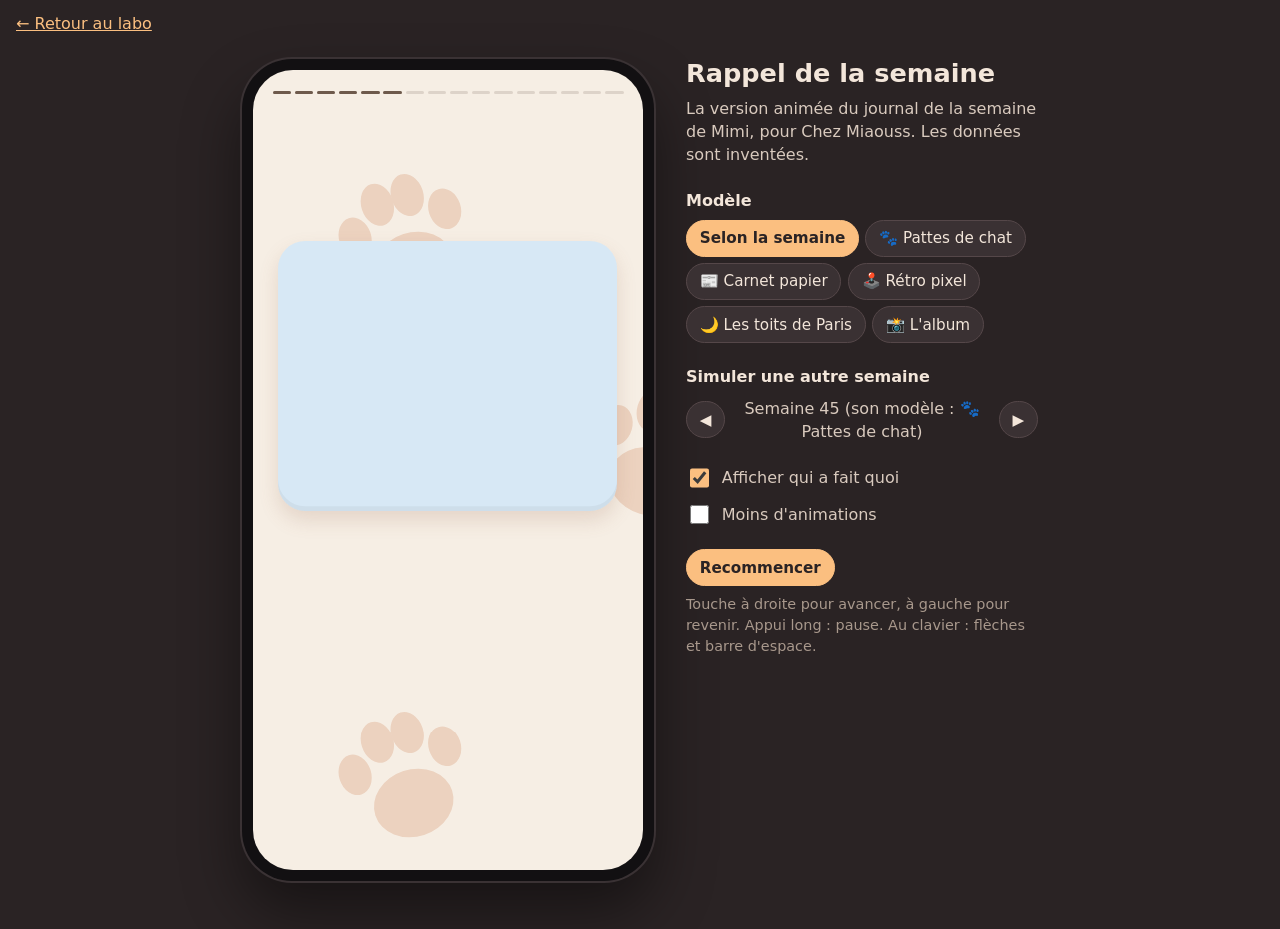
==== experiences/002-rappel-de-la-semaine/index.html @ 9f146c63 "Expérience 002 : rappel de la semaine en story animée (Chez Miaouss) Maquette de la version « story " ====
<!DOCTYPE html>
<html lang="fr">
<head>
  <meta charset="utf-8">
  <meta name="viewport" content="width=device-width, initial-scale=1, viewport-fit=cover">
  <title>Rappel de la semaine · maquette Chez Miaouss · Bidouille en ligne</title>
  <link rel="icon" href="data:image/svg+xml,<svg xmlns='http://www.w3.org/2000/svg' viewBox='0 0 100 100'><text y='.9em' font-size='90'>🐾</text></svg>">
  <link rel="stylesheet" href="rappel.css">
</head>
<body class="rs-page">
  <a class="rs-retour" href="../../">← Retour au labo</a>

  <main class="rs-maquette">
    <div class="rs-telephone">
      <div class="rs-scene" id="scene" tabindex="0" aria-roledescription="story" aria-label="Le journal de la semaine de Mimi"></div>
    </div>

    <aside class="rs-reglages" aria-label="Réglages de la maquette">
      <h1>Rappel de la semaine</h1>
      <p>La version animée du journal de la semaine de Mimi, pour Chez Miaouss. Les données sont inventées.</p>

      <div class="rs-groupe">
        <span class="rs-groupe-titre" id="titre-modele">Modèle</span>
        <div class="rs-choix" id="choix-modele" role="group" aria-labelledby="titre-modele"></div>
      </div>

      <div class="rs-groupe">
        <span class="rs-groupe-titre">Simuler une autre semaine</span>
        <div class="rs-semaine-choix">
          <button type="button" id="semaine-avant" aria-label="Semaine précédente">◀</button>
          <output id="semaine" aria-live="polite"></output>
          <button type="button" id="semaine-apres" aria-label="Semaine suivante">▶</button>
        </div>
      </div>

      <div class="rs-groupe">
        <label class="rs-interrupteur"><input type="checkbox" id="qui" checked> Afficher qui a fait quoi</label>
        <label class="rs-interrupteur"><input type="checkbox" id="reduit"> Moins d'animations</label>
      </div>

      <button type="button" class="rs-recommencer" id="recommencer">Recommencer</button>
      <p class="rs-aide">Touche à droite pour avancer, à gauche pour revenir. Appui long : pause. Au clavier : flèches et barre d'espace.</p>
    </aside>
  </main>

  <script src="mimi.js"></script>
  <script src="rappel.js"></script>
  <script>
    (async () => {
      const params = new URLSearchParams(location.search);
      const scene = document.getElementById("scene");
      const base = await (await fetch("semaine-exemple.json")).json();

      const etat = {
        numero: Number(params.get("semaine")) || base.semaine.numero,
        choix: params.get("modele") || "auto",            // "auto" = le modèle de la semaine
        qui: params.get("qui") !== "0",
        reduit: params.get("reduit") === "1" || matchMedia("(prefers-reduced-motion: reduce)").matches,
        vitesse: Number(params.get("vitesse")) || 1,
      };
      document.getElementById("qui").checked = etat.qui;
      document.getElementById("reduit").checked = etat.reduit;

      const modeleCourant = () => (etat.choix === "auto" ? RS.modeleDeLaSemaine(etat.numero) : etat.choix);

      // Boutons de choix du modèle
      const choix = document.getElementById("choix-modele");
      for (const id of ["auto", ...RS.ORDRE]) {
        const b = document.createElement("button");
        b.type = "button";
        b.dataset.id = id;
        b.textContent = id === "auto" ? "Selon la semaine" : `${RS.INFOS[id].emoji} ${RS.INFOS[id].nom}`;
        b.addEventListener("click", () => { etat.choix = id; lancer(); });
        choix.append(b);
      }

      let lecteur = null;
      let jeton = 0;
      async function lancer() {
        const moi = ++jeton;
        const id = modeleCourant();
        [...choix.children].forEach((b) => b.setAttribute("aria-pressed", String(b.dataset.id === etat.choix)));
        const infos = RS.INFOS[RS.modeleDeLaSemaine(etat.numero)];
        document.getElementById("semaine").textContent = `Semaine ${etat.numero} (son modèle : ${infos.emoji} ${infos.nom})`;
        await RS.chargerModele(id);
        if (moi !== jeton) return;
        lecteur?.detruire();
        lecteur = new RS.Lecteur(scene, {
          donnees: RS.semaineSimulee(base, etat.numero),
          modeleId: id,
          quiFaitQuoi: etat.qui,
          reduit: etat.reduit,
          vitesse: etat.vitesse,
        });
        window.lecteur = lecteur; // pratique pour les tests
      }

      document.getElementById("semaine-avant").addEventListener("click", () => { etat.numero -= 1; lancer(); });
      document.getElementById("semaine-apres").addEventListener("click", () => { etat.numero += 1; lancer(); });
      document.getElementById("qui").addEventListener("change", (e) => { etat.qui = e.target.checked; lancer(); });
      document.getElementById("reduit").addEventListener("change", (e) => { etat.reduit = e.target.checked; lancer(); });
      document.getElementById("recommencer").addEventListener("click", lancer);

      lancer();
    })();
  </script>
</body>
</html>
---- experiences/002-rappel-de-la-semaine/rappel.css ----
/* Rappel de la semaine : base commune à tous les modèles.
   Toutes les classes sont préfixées « rs- » (règle de Chez Miaouss).
   Chaque modèle se limite à .rs-scene[data-modele="…"]. */

/* ---------- Page de la maquette ---------- */

.rs-page {
  margin: 0;
  min-height: 100vh;
  font: 400 16px/1.45 system-ui, -apple-system, "Segoe UI", Roboto, sans-serif;
  color: #d9cabe;
  background: #2a2324;
}

.rs-page a { color: #fbbf80; }
.rs-page :focus-visible { outline: 3px solid #fbbf80; outline-offset: 3px; }

.rs-retour { display: inline-block; margin: 0.75rem 1rem 0; }

.rs-maquette {
  display: grid;
  gap: 2rem;
  justify-content: center;
  align-items: start;
  padding: 1.25rem 1rem 3rem;
}

@media (min-width: 860px) {
  .rs-maquette { grid-template-columns: auto minmax(0, 22rem); padding-top: 1.5rem; }
}

/* Le téléphone */
.rs-telephone {
  width: 390px;
  height: 800px;
  padding: 11px;
  border-radius: 50px;
  background: #121012;
  box-shadow: 0 0 0 2px #3a3234, 0 30px 60px rgba(0, 0, 0, 0.45);
}

.rs-scene {
  position: relative;
  width: 100%;
  height: 100%;
  overflow: hidden;
  border-radius: 40px;
  container-type: size;
  isolation: isolate;
  user-select: none;
  -webkit-user-select: none;
  touch-action: manipulation;
  cursor: pointer;
  color: #3a2e2a;
  background: #f6eee4;
  font-family: ui-rounded, "SF Pro Rounded", "Nunito", "Quicksand", system-ui, sans-serif;
}

.rs-scene:focus-visible { outline: 3px solid #fbbf80; outline-offset: 4px; }

/* Sur un vrai téléphone : la story prend tout l'écran, les réglages sont en dessous. */
@media (max-width: 560px) {
  .rs-maquette { padding: 0 0 3rem; gap: 1.25rem; }
  .rs-retour { margin: 0.5rem 1rem; font-size: 0.9rem; }
  .rs-telephone { width: 100vw; height: 100svh; padding: 0; border-radius: 0; background: none; box-shadow: none; }
  .rs-scene { border-radius: 0; }
  .rs-reglages { padding: 0 1rem; }
}

/* Réglages de la maquette */
.rs-reglages h1 { margin: 0; font-size: 1.6rem; line-height: 1.15; color: #f3e6da; }
.rs-reglages > p { margin: 0.5rem 0 0; }
.rs-reglages .rs-aide { color: #a8988c; font-size: 0.9rem; }

.rs-groupe { margin-top: 1.4rem; }
.rs-groupe-titre { display: block; margin-bottom: 0.5rem; font-weight: 700; color: #f3e6da; }

.rs-choix { display: flex; flex-wrap: wrap; gap: 0.4rem; }

.rs-choix button, .rs-semaine-choix button, .rs-recommencer {
  font: inherit;
  font-size: 0.95rem;
  color: #f3e6da;
  background: #3a3133;
  border: 1px solid #554749;
  border-radius: 999px;
  padding: 0.4rem 0.8rem;
  cursor: pointer;
}

.rs-choix button[aria-pressed="true"] { background: #fbbf80; border-color: #fbbf80; color: #2a2324; font-weight: 700; }

.rs-semaine-choix { display: flex; align-items: center; gap: 0.6rem; }
.rs-semaine-choix output { min-width: 13rem; text-align: center; }

.rs-interrupteur { display: flex; align-items: center; gap: 0.6rem; margin-top: 0.7rem; cursor: pointer; }
.rs-interrupteur input { width: 1.2rem; height: 1.2rem; accent-color: #fbbf80; }

.rs-recommencer { margin-top: 1.4rem; background: #fbbf80; color: #2a2324; border-color: #fbbf80; font-weight: 700; }

/* ---------- La story ---------- */

.rs-decor { position: absolute; inset: 0; z-index: 0; pointer-events: none; }
.rs-ecrans { position: absolute; inset: 0; z-index: 1; }

.rs-ecran {
  position: absolute;
  inset: 0;
  overflow: hidden;
  font-size: 4.3cqw;
  line-height: 1.35;
}

.rs-ecran-contenu {
  position: absolute;
  inset: 8.5cqh 6.5cqw 33cqh;
  display: flex;
  flex-direction: column;
  gap: 2.6cqw;
}

.rs-ecran[data-narrateur="petit"] .rs-ecran-contenu { bottom: 21cqh; }

.rs-narrateur {
  position: absolute;
  left: 4cqw;
  right: 4cqw;
  bottom: 2.5cqh;
  height: 29cqh;
  display: flex;
  align-items: flex-end;
  gap: 2cqw;
}

.rs-ecran[data-narrateur="petit"] .rs-narrateur { height: 18cqh; }

.rs-mimi { flex: none; width: 34cqw; height: 100%; display: flex; align-items: flex-end; }
.rs-ecran[data-narrateur="petit"] .rs-mimi { width: 22cqw; }
.rs-mimi svg { width: 100%; height: auto; max-height: 100%; overflow: visible; }

.rs-bulle {
  position: relative;
  align-self: center;
  flex: 1;
  margin: 0 0 6cqh;
  padding: 3cqw 3.6cqw;
  font-size: 4.1cqw;
  line-height: 1.3;
  border-radius: 5cqw;
  background: #fff;
  color: #3a2e2a;
}

.rs-ecran[data-narrateur="petit"] .rs-bulle { margin-bottom: 2cqh; font-size: 3.8cqw; }

.rs-entete { display: flex; align-items: center; gap: 2.4cqw; }
.rs-picto { font-size: 7.5cqw; line-height: 1; }
.rs-titre { margin: 0; font-size: 7.4cqw; line-height: 1.05; font-weight: 800; }

.rs-corps { display: flex; flex-direction: column; gap: 2.6cqw; min-height: 0; }

.rs-chiffre {
  margin: 0;
  font-size: 21cqw;
  line-height: 0.95;
  font-weight: 800;
  font-variant-numeric: tabular-nums;
  letter-spacing: -0.02em;
  white-space: nowrap;
}

.rs-chiffre.rs-moyen { font-size: 15cqw; }
.rs-unite { font-size: 0.42em; margin-left: 0.12em; letter-spacing: 0; }
.rs-legende { margin: 0; font-size: 4.4cqw; }

.rs-sur-titre { margin: 0; font-size: 5cqw; font-weight: 700; opacity: 0.75; }
.rs-grand-titre { margin: 0; font-size: 12cqw; line-height: 1; font-weight: 800; }

.rs-liste { list-style: none; margin: 0; padding: 0; display: grid; gap: 1.8cqw; }
.rs-ligne { display: flex; align-items: baseline; gap: 2cqw; }
.rs-ligne .rs-ligne-picto { flex: none; }

.rs-jauge { position: relative; height: 3.4cqw; border-radius: 99px; overflow: hidden; background: rgba(0, 0, 0, 0.1); }
.rs-jauge > span { position: absolute; inset: 0; transform-origin: left; transform: scaleX(var(--rs-part, 0)); border-radius: inherit; background: var(--rs-accent, #f4a894); }

.rs-barres li { display: grid; grid-template-columns: 22cqw 1fr auto; align-items: center; gap: 2cqw; font-size: 3.9cqw; }
.rs-barres .rs-barre { height: 3.2cqw; border-radius: 99px; transform-origin: left; transform: scaleX(var(--rs-part, 0)); background: var(--rs-accent, #f4a894); }

.rs-duo { display: grid; grid-template-columns: 1fr 1fr; gap: 2cqw; list-style: none; margin: 0; padding: 0; }
.rs-duo li { padding: 2cqw 3cqw; border-radius: 3.5cqw; background: rgba(255, 255, 255, 0.6); font-size: 3.8cqw; }
.rs-duo b { display: block; font-size: 6.5cqw; line-height: 1.1; }

.rs-tampon {
  align-self: flex-start;
  margin: 1cqw 0 0;
  padding: 1.2cqw 3.4cqw;
  font-size: 6.5cqw;
  font-weight: 900;
  text-transform: uppercase;
  letter-spacing: 0.04em;
  border: 0.9cqw solid currentColor;
  border-radius: 2cqw;
  transform: rotate(-7deg);
}

.rs-semaine { list-style: none; margin: 0; padding: 0; display: grid; gap: 1.2cqw; }
.rs-semaine li { display: grid; grid-template-columns: 15cqw 1fr; align-items: baseline; gap: 2cqw; font-size: 3.9cqw; padding: 1.3cqw 2.4cqw; border-radius: 3cqw; }
.rs-semaine .rs-jour { font-weight: 800; }
.rs-semaine .rs-vide { opacity: 0.45; }

.rs-meteo { list-style: none; margin: 0; padding: 0; display: grid; grid-template-columns: repeat(7, 1fr); gap: 1.2cqw; text-align: center; }
.rs-meteo li { display: grid; gap: 1cqw; padding: 2.4cqw 0.5cqw; border-radius: 3.5cqw; font-size: 3.3cqw; }
.rs-meteo .rs-meteo-icone { font-size: 7cqw; line-height: 1.1; }
.rs-meteo b { font-size: 4cqw; }

.rs-photos { list-style: none; margin: 0; padding: 0; display: grid; grid-template-columns: repeat(3, 1fr); gap: 2.4cqw; }
.rs-photos li { position: relative; aspect-ratio: 1; display: grid; place-items: center; border-radius: 3cqw; background: var(--rs-teinte, #fbdcc4); overflow: hidden; }
.rs-photos .rs-photo-dessin { font-size: 10cqw; }
.rs-photos .rs-photo-legende { position: absolute; left: 0; right: 0; bottom: 0; padding: 0.8cqw 1cqw; font-size: 2.6cqw; line-height: 1.15; text-align: center; background: rgba(255, 255, 255, 0.75); }

.rs-vinyle {
  position: relative;
  flex: none;
  width: 24cqw;
  aspect-ratio: 1;
  border-radius: 50%;
  background: repeating-radial-gradient(circle, #1d1a1f 0 1.2cqw, #2b272e 1.2cqw 1.6cqw);
  box-shadow: 0 1cqw 3cqw rgba(0, 0, 0, 0.3);
}
.rs-vinyle::after { content: ""; position: absolute; inset: 35%; border-radius: 50%; background: var(--rs-accent, #f4a894); box-shadow: 0 0 0 1cqw rgba(0, 0, 0, 0.2) inset; }
.rs-morceau { display: flex; align-items: center; gap: 4cqw; }
.rs-morceau-titre { margin: 0; font-size: 5.6cqw; font-weight: 800; line-height: 1.1; }
.rs-morceau-artiste { margin: 0.6cqw 0 0; font-size: 4cqw; opacity: 0.8; }

.rs-citation { margin: 0; font-size: 6.4cqw; line-height: 1.25; font-weight: 700; }

.rs-boutons { display: flex; gap: 3cqw; margin-top: 2cqw; }
.rs-boutons button {
  font: inherit;
  font-size: 4.4cqw;
  font-weight: 800;
  padding: 2.4cqw 5cqw;
  border: 0;
  border-radius: 99px;
  cursor: pointer;
  color: #fff;
  background: #3a2e2a;
}
.rs-boutons button + button { color: inherit; background: rgba(255, 255, 255, 0.7); }

/* Barres de progression */
.rs-progression {
  position: absolute;
  z-index: 3;
  top: 2.6cqh;
  left: 5cqw;
  right: 5cqw;
  display: flex;
  gap: 1cqw;
  pointer-events: none;
}
.rs-progression span { flex: 1; height: max(3px, 0.9cqw); border-radius: 99px; overflow: hidden; background: var(--rs-progression-fond, rgba(58, 46, 42, 0.18)); }
.rs-progression i { display: block; height: 100%; transform-origin: left; transform: scaleX(0); background: var(--rs-progression, #3a2e2a); }

.rs-pause-signe {
  position: absolute;
  z-index: 4;
  top: 5.5cqh;
  right: 5cqw;
  padding: 1cqw 2.6cqw;
  font-size: 3.4cqw;
  font-weight: 700;
  border-radius: 99px;
  color: #fff;
  background: rgba(0, 0, 0, 0.45);
  opacity: 0;
  transition: opacity 0.15s;
  pointer-events: none;
}
.rs-scene.rs-en-pause .rs-pause-signe { opacity: 1; }

/* Story refermée */
.rs-fermee { position: absolute; inset: 0; z-index: 5; display: grid; place-content: center; gap: 4cqw; text-align: center; padding: 8cqw; background: #f6eee4; color: #3a2e2a; }
.rs-fermee p { margin: 0; font-size: 5cqw; }
.rs-fermee button { justify-self: center; font: inherit; font-size: 4.6cqw; font-weight: 800; padding: 3cqw 6cqw; border: 0; border-radius: 99px; background: #3a2e2a; color: #fff; cursor: pointer; }

/* ---------- Mimi s'anime ---------- */

.rs-mimi-queue { transform-box: view-box; transform-origin: 132px 192px; animation: rs-queue 2.8s ease-in-out infinite alternate; }
.rs-mimi-yeux { transform-box: view-box; transform-origin: 100px 84px; animation: rs-cligne 4.6s infinite; }
.rs-mimi-oreille { transform-box: view-box; transform-origin: 72px 60px; animation: rs-oreille 6.5s infinite; }
.rs-mimi-zzz { animation: rs-zzz 2.4s ease-in-out infinite; }

@keyframes rs-queue { from { transform: rotate(-6deg); } to { transform: rotate(9deg); } }
@keyframes rs-cligne { 0%, 93%, 100% { transform: scaleY(1); } 96% { transform: scaleY(0.08); } }
@keyframes rs-oreille { 0%, 86%, 100% { transform: rotate(0); } 89% { transform: rotate(-12deg); } 92% { transform: rotate(4deg); } }
@keyframes rs-zzz { 0%, 100% { transform: translateY(0); opacity: 0.9; } 50% { transform: translateY(-6px); opacity: 0.5; } }

/* Moins d'animations : tout ce qui bouge en boucle s'arrête. */
.rs-scene.rs-reduit *, .rs-scene.rs-reduit *::before, .rs-scene.rs-reduit *::after { animation: none !important; }
@media (prefers-reduced-motion: reduce) {
  .rs-scene *, .rs-scene *::before, .rs-scene *::after { animation: none !important; }
}
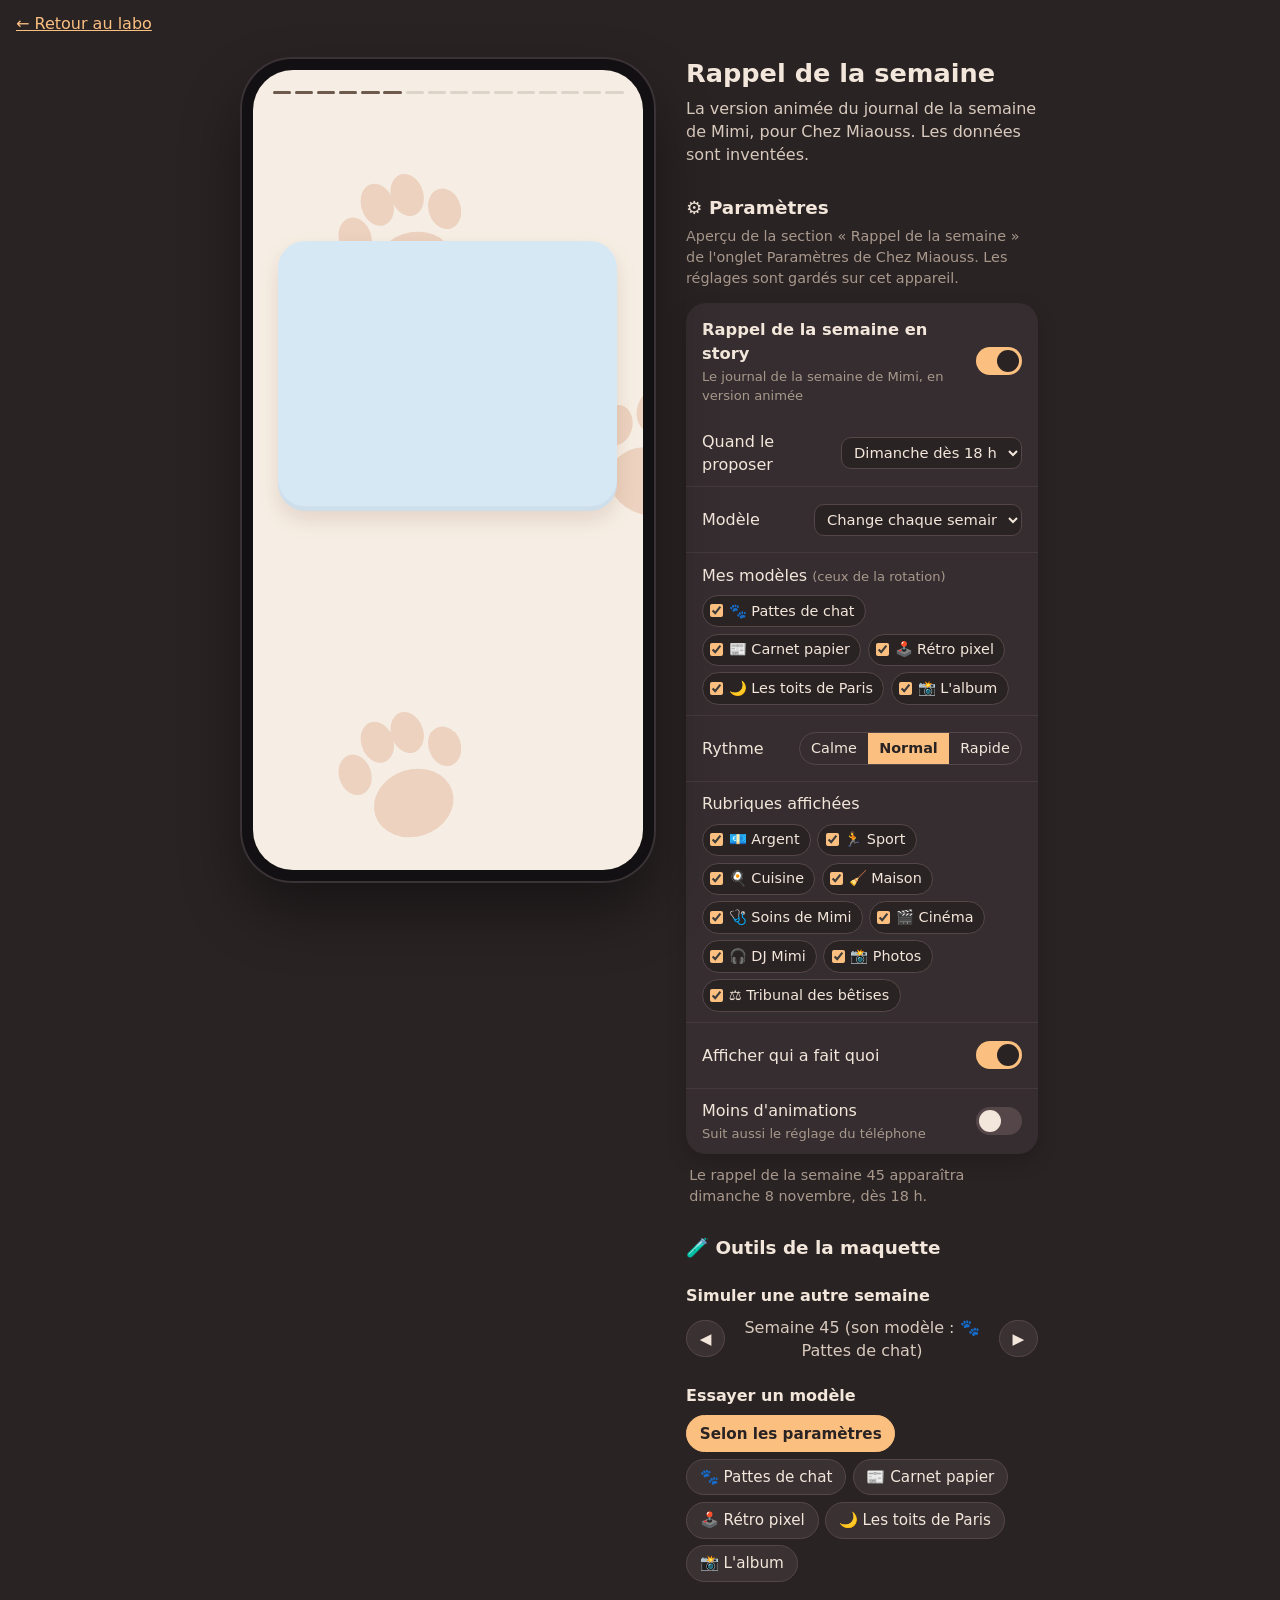
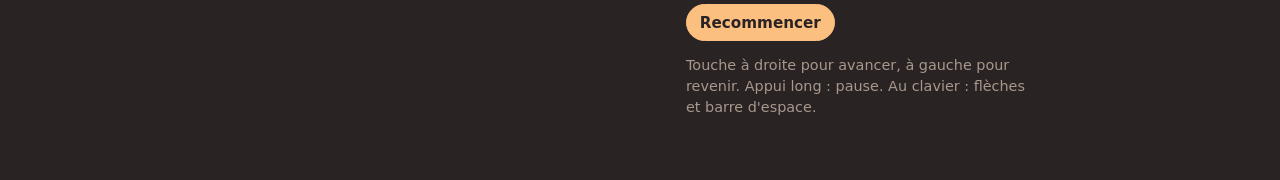
==== commit 102c13d7: "Rappel de la semaine : réglages dans l'onglet Paramètres - Interrupteur principal : rappel désactivé" ====
--- a/experiences/002-rappel-de-la-semaine/index.html
+++ b/experiences/002-rappel-de-la-semaine/index.html
@@ -15,31 +15,85 @@
       <div class="rs-scene" id="scene" tabindex="0" aria-roledescription="story" aria-label="Le journal de la semaine de Mimi"></div>
     </div>
 
-    <aside class="rs-reglages" aria-label="Réglages de la maquette">
+    <aside class="rs-reglages" aria-label="Réglages">
       <h1>Rappel de la semaine</h1>
       <p>La version animée du journal de la semaine de Mimi, pour Chez Miaouss. Les données sont inventées.</p>
 
-      <div class="rs-groupe">
-        <span class="rs-groupe-titre" id="titre-modele">Modèle</span>
-        <div class="rs-choix" id="choix-modele" role="group" aria-labelledby="titre-modele"></div>
-      </div>
-
-      <div class="rs-groupe">
-        <span class="rs-groupe-titre">Simuler une autre semaine</span>
-        <div class="rs-semaine-choix">
-          <button type="button" id="semaine-avant" aria-label="Semaine précédente">◀</button>
-          <output id="semaine" aria-live="polite"></output>
-          <button type="button" id="semaine-apres" aria-label="Semaine suivante">▶</button>
+      <!-- Aperçu de la section qui ira dans l'onglet Paramètres de l'appli -->
+      <section class="rs-parametres" aria-labelledby="titre-parametres">
+        <h2 id="titre-parametres">⚙️ Paramètres</h2>
+        <p class="rs-aide">Aperçu de la section « Rappel de la semaine » de l'onglet Paramètres de Chez Miaouss. Les réglages sont gardés sur cet appareil.</p>
+
+        <div class="rs-carte-param">
+          <label class="rs-ligne-param rs-principal">
+            <span><b>Rappel de la semaine en story</b><small>Le journal de la semaine de Mimi, en version animée</small></span>
+            <input type="checkbox" role="switch" id="p-actif">
+          </label>
+
+          <div class="rs-details" id="p-details">
+            <label class="rs-ligne-param">
+              <span>Quand le proposer</span>
+              <select id="p-quand">
+                <option value="dimanche">Dimanche dès 18 h</option>
+                <option value="lundi">Lundi matin</option>
+              </select>
+            </label>
+
+            <label class="rs-ligne-param">
+              <span>Modèle</span>
+              <select id="p-modele"></select>
+            </label>
+
+            <fieldset class="rs-ligne-param rs-colonne" id="p-mes-modeles">
+              <legend>Mes modèles <small>(ceux de la rotation)</small></legend>
+              <div class="rs-cases" id="p-modeles-cases"></div>
+            </fieldset>
+
+            <div class="rs-ligne-param">
+              <span id="titre-rythme">Rythme</span>
+              <div class="rs-segments" role="radiogroup" aria-labelledby="titre-rythme" id="p-rythme"></div>
+            </div>
+
+            <fieldset class="rs-ligne-param rs-colonne">
+              <legend>Rubriques affichées</legend>
+              <div class="rs-cases" id="p-rubriques"></div>
+            </fieldset>
+
+            <label class="rs-ligne-param">
+              <span>Afficher qui a fait quoi</span>
+              <input type="checkbox" role="switch" id="p-qui">
+            </label>
+
+            <label class="rs-ligne-param">
+              <span>Moins d'animations<small>Suit aussi le réglage du téléphone</small></span>
+              <input type="checkbox" role="switch" id="p-reduit">
+            </label>
+          </div>
         </div>
-      </div>
-
-      <div class="rs-groupe">
-        <label class="rs-interrupteur"><input type="checkbox" id="qui" checked> Afficher qui a fait quoi</label>
-        <label class="rs-interrupteur"><input type="checkbox" id="reduit"> Moins d'animations</label>
-      </div>
-
-      <button type="button" class="rs-recommencer" id="recommencer">Recommencer</button>
-      <p class="rs-aide">Touche à droite pour avancer, à gauche pour revenir. Appui long : pause. Au clavier : flèches et barre d'espace.</p>
+        <p class="rs-prochain" id="p-prochain" aria-live="polite"></p>
+      </section>
+
+      <!-- Ce qui ne sert qu'à la maquette -->
+      <section class="rs-outils" aria-labelledby="titre-outils">
+        <h2 id="titre-outils">🧪 Outils de la maquette</h2>
+
+        <div class="rs-groupe">
+          <span class="rs-groupe-titre">Simuler une autre semaine</span>
+          <div class="rs-semaine-choix">
+            <button type="button" id="semaine-avant" aria-label="Semaine précédente">◀</button>
+            <output id="semaine" aria-live="polite"></output>
+            <button type="button" id="semaine-apres" aria-label="Semaine suivante">▶</button>
+          </div>
+        </div>
+
+        <div class="rs-groupe">
+          <span class="rs-groupe-titre" id="titre-essai">Essayer un modèle</span>
+          <div class="rs-choix" id="choix-modele" role="group" aria-labelledby="titre-essai"></div>
+        </div>
+
+        <button type="button" class="rs-recommencer" id="recommencer">Recommencer</button>
+        <p class="rs-aide">Touche à droite pour avancer, à gauche pour revenir. Appui long : pause. Au clavier : flèches et barre d'espace.</p>
+      </section>
     </aside>
   </main>
 
@@ -47,60 +101,182 @@
   <script src="rappel.js"></script>
   <script>
     (async () => {
+      const el = (id) => document.getElementById(id);
       const params = new URLSearchParams(location.search);
-      const scene = document.getElementById("scene");
+      const scene = el("scene");
       const base = await (await fetch("semaine-exemple.json")).json();
-
-      const etat = {
+      const { esc, euros, periode, dateDe, ajouterJours } = RS.outilsTexte;
+
+      // ---------------------------------------------------------------------
+      // Les paramètres, gardés sur l'appareil (comme les préférences de l'appli)
+      // ---------------------------------------------------------------------
+      const CLE = "rs-parametres";
+      const DEFAUT = {
+        actif: true,
+        quand: "dimanche",
+        modele: "rotation",            // ou l'identifiant d'un modèle fixe
+        mesModeles: [...RS.ORDRE],
+        rythme: "normal",
+        masquees: [],
+        qui: true,
+        reduit: false,
+      };
+      let p;
+      try { p = { ...DEFAUT, ...JSON.parse(localStorage.getItem(CLE) || "{}") }; } catch (_) { p = { ...DEFAUT }; }
+      const enregistrer = () => { try { localStorage.setItem(CLE, JSON.stringify(p)); } catch (_) { /* navigation privée */ } };
+
+      // Les paramètres d'adresse servent aux tests et ne sont pas enregistrés.
+      if (params.has("qui")) p.qui = params.get("qui") !== "0";
+      if (params.has("reduit")) p.reduit = params.get("reduit") === "1";
+      if (params.has("actif")) p.actif = params.get("actif") !== "0";
+
+      const maquette = {
         numero: Number(params.get("semaine")) || base.semaine.numero,
-        choix: params.get("modele") || "auto",            // "auto" = le modèle de la semaine
-        qui: params.get("qui") !== "0",
-        reduit: params.get("reduit") === "1" || matchMedia("(prefers-reduced-motion: reduce)").matches,
+        essai: params.get("modele") || null,  // modèle forcé par les outils de la maquette
         vitesse: Number(params.get("vitesse")) || 1,
       };
-      document.getElementById("qui").checked = etat.qui;
-      document.getElementById("reduit").checked = etat.reduit;
-
-      const modeleCourant = () => (etat.choix === "auto" ? RS.modeleDeLaSemaine(etat.numero) : etat.choix);
-
-      // Boutons de choix du modèle
-      const choix = document.getElementById("choix-modele");
-      for (const id of ["auto", ...RS.ORDRE]) {
+      const systemeReduit = matchMedia("(prefers-reduced-motion: reduce)").matches;
+
+      // ---------------------------------------------------------------------
+      // Construction du panneau Paramètres
+      // ---------------------------------------------------------------------
+      const selModele = el("p-modele");
+      selModele.innerHTML = `<option value="rotation">Change chaque semaine</option>` +
+        RS.ORDRE.map((id) => `<option value="${id}">Toujours ${RS.INFOS[id].emoji} ${RS.INFOS[id].nom}</option>`).join("");
+
+      el("p-modeles-cases").innerHTML = RS.ORDRE.map((id) =>
+        `<label class="rs-case"><input type="checkbox" value="${id}"> ${RS.INFOS[id].emoji} ${RS.INFOS[id].nom}</label>`).join("");
+      el("p-rubriques").innerHTML = RS.RUBRIQUES.map(([id, nom]) =>
+        `<label class="rs-case"><input type="checkbox" value="${id}"> ${nom}</label>`).join("");
+      el("p-rythme").innerHTML = [["calme", "Calme"], ["normal", "Normal"], ["rapide", "Rapide"]].map(([v, t]) =>
+        `<label class="rs-segment"><input type="radio" name="rythme" value="${v}"><span>${t}</span></label>`).join("");
+
+      function afficherParametres() {
+        el("p-actif").checked = p.actif;
+        el("p-details").classList.toggle("rs-eteint", !p.actif);
+        el("p-details").inert = !p.actif;
+        el("p-quand").value = p.quand;
+        selModele.value = p.modele;
+        el("p-mes-modeles").disabled = p.modele !== "rotation";
+        el("p-modeles-cases").querySelectorAll("input").forEach((c) => (c.checked = p.mesModeles.includes(c.value)));
+        el("p-rubriques").querySelectorAll("input").forEach((c) => (c.checked = !p.masquees.includes(c.value)));
+        el("p-rythme").querySelectorAll("input").forEach((r) => (r.checked = r.value === p.rythme));
+        el("p-qui").checked = p.qui;
+        el("p-reduit").checked = p.reduit;
+        const fin = base.semaine.fin;
+        const jour = p.quand === "dimanche"
+          ? `${dateDe(fin).toLocaleDateString("fr-FR", { weekday: "long", day: "numeric", month: "long" })}, dès 18 h`
+          : `${dateDe(ajouterJours(fin, 1)).toLocaleDateString("fr-FR", { weekday: "long", day: "numeric", month: "long" })}, le matin`;
+        el("p-prochain").textContent = p.actif
+          ? `Le rappel de la semaine ${base.semaine.numero} apparaîtra ${jour}.`
+          : "Rappel désactivé : le journal de la semaine reste disponible dans sa version classique.";
+      }
+
+      const changer = (modif) => { modif(); enregistrer(); afficherParametres(); lancer(); };
+      el("p-actif").addEventListener("change", (e) => changer(() => (p.actif = e.target.checked)));
+      el("p-quand").addEventListener("change", (e) => changer(() => (p.quand = e.target.value)));
+      selModele.addEventListener("change", (e) => changer(() => { p.modele = e.target.value; maquette.essai = null; }));
+      el("p-modeles-cases").addEventListener("change", (e) => {
+        const coches = [...el("p-modeles-cases").querySelectorAll("input:checked")].map((c) => c.value);
+        if (!coches.length) { e.target.checked = true; return; } // il faut garder au moins un modèle
+        changer(() => { p.mesModeles = coches; maquette.essai = null; });
+      });
+      el("p-rubriques").addEventListener("change", () => changer(() => {
+        p.masquees = [...el("p-rubriques").querySelectorAll("input:not(:checked)")].map((c) => c.value);
+      }));
+      el("p-rythme").addEventListener("change", (e) => changer(() => (p.rythme = e.target.value)));
+      el("p-qui").addEventListener("change", (e) => changer(() => (p.qui = e.target.checked)));
+      el("p-reduit").addEventListener("change", (e) => changer(() => (p.reduit = e.target.checked)));
+
+      // ---------------------------------------------------------------------
+      // Outils de la maquette
+      // ---------------------------------------------------------------------
+      const choix = el("choix-modele");
+      for (const id of [null, ...RS.ORDRE]) {
         const b = document.createElement("button");
         b.type = "button";
-        b.dataset.id = id;
-        b.textContent = id === "auto" ? "Selon la semaine" : `${RS.INFOS[id].emoji} ${RS.INFOS[id].nom}`;
-        b.addEventListener("click", () => { etat.choix = id; lancer(); });
+        b.dataset.id = id ?? "";
+        b.textContent = id ? `${RS.INFOS[id].emoji} ${RS.INFOS[id].nom}` : "Selon les paramètres";
+        b.addEventListener("click", () => { maquette.essai = id; lancer(); });
         choix.append(b);
       }
-
+      el("semaine-avant").addEventListener("click", () => { maquette.numero -= 1; lancer(); });
+      el("semaine-apres").addEventListener("click", () => { maquette.numero += 1; lancer(); });
+      el("recommencer").addEventListener("click", lancer);
+
+      const modeleSelonParametres = () =>
+        p.modele === "rotation" ? RS.modeleDeLaSemaine(maquette.numero, p.mesModeles) : p.modele;
+
+      // ---------------------------------------------------------------------
+      // Rappel désactivé : le journal de la semaine classique, comme aujourd'hui
+      // ---------------------------------------------------------------------
+      function journalClassique(d) {
+        const b = d.bilan;
+        const prenom = (id) => d.foyer.personnes.find((x) => x.id === id)?.prenom ?? "";
+        const eq = b.argent?.equilibre;
+        const lignes = [
+          b.argent && ["💶 Argent", `${euros(b.argent.depense)} dépensés${eq ? (p.qui ? `, ${esc(prenom(eq.de))} doit ${euros(eq.montant)} à ${esc(prenom(eq.a))}` : `, ${euros(eq.montant)} à rééquilibrer`) : ""}`],
+          b.sport && ["🏃 Sport", `${b.sport.seances} séances sur ${b.sport.objectif}`],
+          b.cuisine && ["🍳 Cuisine", `${b.cuisine.cuisines} repas maison sur ${b.cuisine.planifies}`],
+          b.maison && ["🧹 Maison", `${b.maison.faites} tâches faites, ${b.maison.enRetard} en retard`],
+          b.soins && ["🩺 Soins de Mimi", `${b.soins.repas} repas, ${b.soins.brossages} brossages`],
+          b.cinema && ["🎬 Cinéma", b.cinema.films.map((f) => esc(f.titre)).join(", ")],
+          b.dj && ["🎧 DJ Mimi", `${b.dj.morceaux} morceaux partagés`],
+          b.photos && ["📸 Photos", `${b.photos.nombre} photos`],
+          b.tribunal && ["⚖️ Tribunal", `${b.tribunal.betises.length} bêtises`],
+          ["📅 À venir", `${d.aVenir.agenda.length} rendez-vous, ${d.aVenir.anniversaires.length} anniversaires`],
+        ].filter(Boolean);
+        return `<div class="rs-classique">
+          <p class="rs-classique-note">La story est désactivée dans Paramètres.</p>
+          <h2>📰 Le journal de la semaine</h2>
+          <p class="rs-classique-sous">Semaine ${d.semaine.numero}, ${esc(periode(d.semaine.debut, d.semaine.fin))}</p>
+          <p class="rs-classique-chiffre"><b>${d.note.valeur}/${d.note.sur}</b> ${esc(d.note.verdict)}</p>
+          <ul>${lignes.map(([t, v]) => `<li><b>${t}</b><span>${v}</span></li>`).join("")}</ul>
+          <p class="rs-classique-mot">🐾 « ${esc(d.motDeMimi)} »</p>
+        </div>`;
+      }
+
+      // ---------------------------------------------------------------------
+      // Lancement
+      // ---------------------------------------------------------------------
       let lecteur = null;
       let jeton = 0;
       async function lancer() {
         const moi = ++jeton;
-        const id = modeleCourant();
-        [...choix.children].forEach((b) => b.setAttribute("aria-pressed", String(b.dataset.id === etat.choix)));
-        const infos = RS.INFOS[RS.modeleDeLaSemaine(etat.numero)];
-        document.getElementById("semaine").textContent = `Semaine ${etat.numero} (son modèle : ${infos.emoji} ${infos.nom})`;
+        const donnees = RS.semaineSimulee(base, maquette.numero);
+        const infos = RS.INFOS[modeleSelonParametres()];
+        el("semaine").textContent = `Semaine ${maquette.numero} (son modèle : ${infos.emoji} ${infos.nom})`;
+        [...choix.children].forEach((b) => b.setAttribute("aria-pressed", String((b.dataset.id || null) === maquette.essai)));
+
+        if (!p.actif) {
+          lecteur?.detruire();
+          lecteur = window.lecteur = null;
+          scene.replaceChildren();
+          scene.removeAttribute("style");
+          scene.className = "rs-scene";
+          scene.dataset.mode = "classique";
+          delete scene.dataset.modele;
+          scene.innerHTML = journalClassique(donnees);
+          return;
+        }
+
+        const id = maquette.essai || modeleSelonParametres();
         await RS.chargerModele(id);
         if (moi !== jeton) return;
         lecteur?.detruire();
+        scene.removeAttribute("style");
         lecteur = new RS.Lecteur(scene, {
-          donnees: RS.semaineSimulee(base, etat.numero),
+          donnees,
           modeleId: id,
-          quiFaitQuoi: etat.qui,
-          reduit: etat.reduit,
-          vitesse: etat.vitesse,
+          quiFaitQuoi: p.qui,
+          reduit: p.reduit || systemeReduit,
+          vitesse: maquette.vitesse * RS.RYTHMES[p.rythme],
+          masquees: p.masquees,
         });
         window.lecteur = lecteur; // pratique pour les tests
       }
 
-      document.getElementById("semaine-avant").addEventListener("click", () => { etat.numero -= 1; lancer(); });
-      document.getElementById("semaine-apres").addEventListener("click", () => { etat.numero += 1; lancer(); });
-      document.getElementById("qui").addEventListener("change", (e) => { etat.qui = e.target.checked; lancer(); });
-      document.getElementById("reduit").addEventListener("change", (e) => { etat.reduit = e.target.checked; lancer(); });
-      document.getElementById("recommencer").addEventListener("click", lancer);
-
+      afficherParametres();
       lancer();
     })();
   </script>
--- a/experiences/002-rappel-de-la-semaine/rappel.css
+++ b/experiences/002-rappel-de-la-semaine/rappel.css
@@ -98,6 +98,122 @@
 
 .rs-recommencer { margin-top: 1.4rem; background: #fbbf80; color: #2a2324; border-color: #fbbf80; font-weight: 700; }
 
+@media (min-width: 860px) {
+  .rs-telephone { position: sticky; top: 1rem; }
+}
+
+.rs-reglages h2 { margin: 1.8rem 0 0; font-size: 1.15rem; color: #f3e6da; }
+.rs-reglages h2 + .rs-aide { margin: 0.3rem 0 0; }
+
+/* Paramètres, dans le style de l'onglet Paramètres de l'appli */
+.rs-carte-param {
+  margin-top: 0.9rem;
+  border-radius: 20px;
+  background: #352d2f;
+  box-shadow: 0 8px 20px rgba(0, 0, 0, 0.18);
+  overflow: hidden;
+}
+
+.rs-ligne-param {
+  display: flex;
+  align-items: center;
+  justify-content: space-between;
+  gap: 1rem;
+  min-height: 44px;
+  margin: 0;
+  padding: 0.65rem 1rem;
+  border: 0;
+  border-top: 1px solid #45393b;
+  color: #f3e6da;
+}
+
+.rs-ligne-param:first-child { border-top: 0; }
+.rs-ligne-param > span { display: grid; gap: 0.1rem; }
+.rs-ligne-param small { font-size: 0.82rem; color: #a8988c; }
+.rs-principal { padding-block: 0.9rem; }
+.rs-principal b { font-size: 1.02rem; }
+
+.rs-colonne { display: block; min-inline-size: 0; }
+.rs-colonne legend { float: left; width: 100%; padding: 0; margin-bottom: 0.5rem; }
+.rs-colonne .rs-cases { clear: both; }
+.rs-colonne:disabled { opacity: 0.45; }
+
+.rs-details.rs-eteint { opacity: 0.4; }
+
+.rs-ligne-param select {
+  font: inherit;
+  font-size: 0.92rem;
+  max-width: 13rem;
+  padding: 0.35rem 0.5rem;
+  color: #f3e6da;
+  background: #2a2324;
+  border: 1px solid #554749;
+  border-radius: 10px;
+}
+
+/* Interrupteurs */
+.rs-ligne-param input[role="switch"] {
+  appearance: none;
+  -webkit-appearance: none;
+  flex: none;
+  position: relative;
+  width: 46px;
+  height: 28px;
+  margin: 0;
+  border-radius: 99px;
+  background: #554749;
+  cursor: pointer;
+  transition: background 0.15s;
+}
+.rs-ligne-param input[role="switch"]::after {
+  content: "";
+  position: absolute;
+  top: 3px;
+  left: 3px;
+  width: 22px;
+  height: 22px;
+  border-radius: 50%;
+  background: #f3e6da;
+  transition: transform 0.15s;
+}
+.rs-ligne-param input[role="switch"]:checked { background: #fbbf80; }
+.rs-ligne-param input[role="switch"]:checked::after { transform: translateX(18px); background: #2a2324; }
+
+.rs-cases { display: flex; flex-wrap: wrap; gap: 0.4rem; }
+.rs-case {
+  display: inline-flex;
+  align-items: center;
+  gap: 0.35rem;
+  padding: 0.3rem 0.65rem 0.3rem 0.45rem;
+  font-size: 0.9rem;
+  border-radius: 99px;
+  background: #2a2324;
+  border: 1px solid #554749;
+  cursor: pointer;
+}
+.rs-case input { accent-color: #fbbf80; margin: 0; }
+
+.rs-segments { display: inline-flex; border: 1px solid #554749; border-radius: 99px; overflow: hidden; }
+.rs-segment input { position: absolute; opacity: 0; pointer-events: none; }
+.rs-segment span { display: block; padding: 0.3rem 0.7rem; font-size: 0.9rem; cursor: pointer; }
+.rs-segment input:checked + span { background: #fbbf80; color: #2a2324; font-weight: 700; }
+.rs-segment input:focus-visible + span { outline: 3px solid #fbbf80; outline-offset: -3px; }
+
+.rs-prochain { margin: 0.7rem 0.2rem 0; font-size: 0.9rem; color: #a8988c; }
+
+/* Rappel désactivé : le journal classique, tel qu'aujourd'hui dans l'appli */
+.rs-scene[data-mode="classique"] { cursor: auto; user-select: text; -webkit-user-select: text; overflow-y: auto; }
+.rs-classique { padding: 9cqw 6cqw 8cqw; font-size: 4cqw; }
+.rs-classique-note { margin: 0 0 4cqw; padding: 2cqw 3cqw; border-radius: 3cqw; font-size: 3.4cqw; background: #e8dff5; color: #62499b; }
+.rs-classique h2 { margin: 0; font-size: 6.4cqw; }
+.rs-classique-sous { margin: 1cqw 0 0; color: #6e5a4c; }
+.rs-classique-chiffre { margin: 4cqw 0; padding: 3cqw 4cqw; border-radius: 4cqw; background: #fbdcc4; color: #8f4a1c; }
+.rs-classique-chiffre b { font-size: 8cqw; margin-right: 2cqw; }
+.rs-classique ul { list-style: none; margin: 0; padding: 0; display: grid; gap: 2cqw; }
+.rs-classique li { display: grid; gap: 0.5cqw; padding: 2.4cqw 3.4cqw; border-radius: 4cqw; background: #fff; box-shadow: 0 1cqw 3cqw rgba(150, 100, 80, 0.12); }
+.rs-classique li span { color: #6e5a4c; }
+.rs-classique-mot { margin: 4cqw 0 0; font-style: italic; color: #6e5a4c; }
+
 /* ---------- La story ---------- */
 
 .rs-decor { position: absolute; inset: 0; z-index: 0; pointer-events: none; }
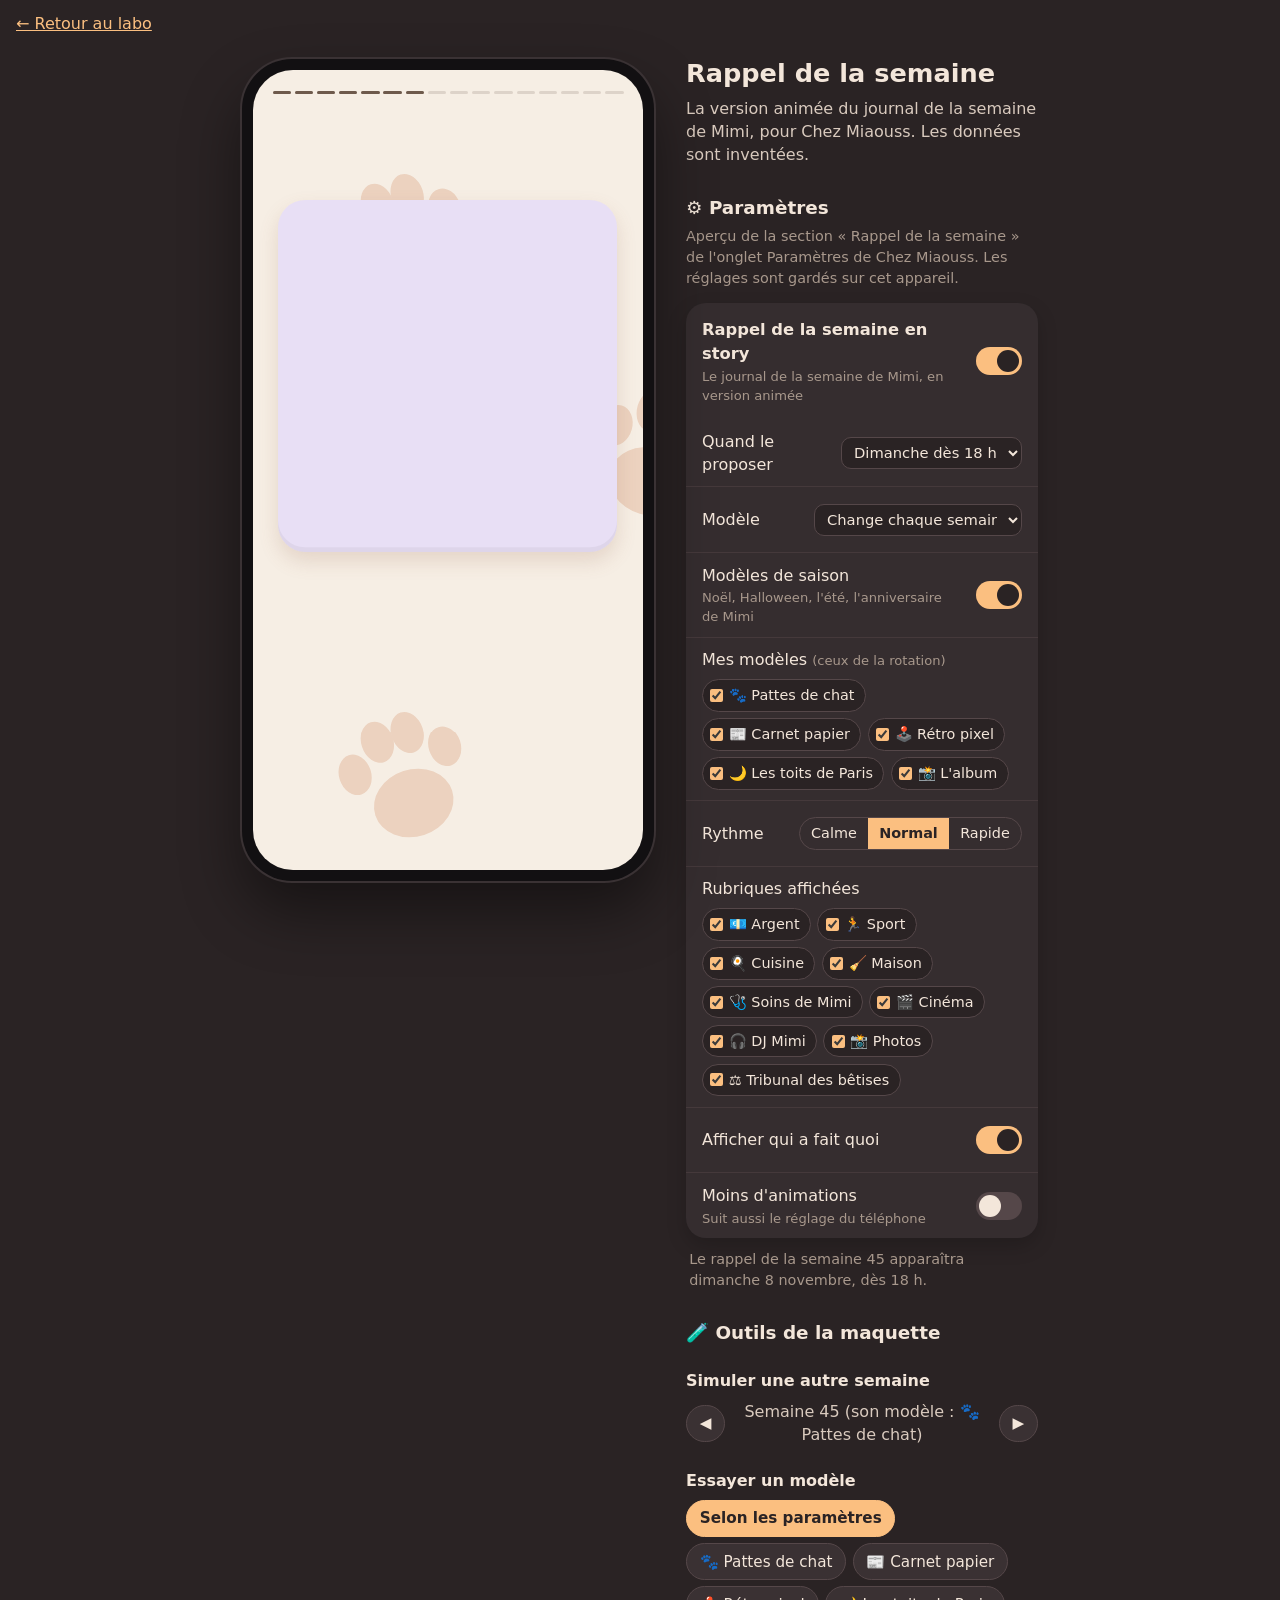
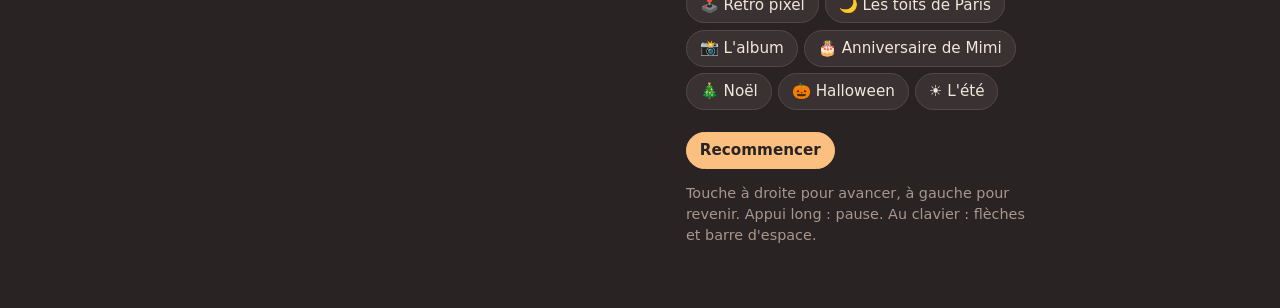
==== commit 53f75365: "Rappel de la semaine : comparaison, réactions et modèles de saison - Comparé à la semaine dernière :" ====
--- a/experiences/002-rappel-de-la-semaine/index.html
+++ b/experiences/002-rappel-de-la-semaine/index.html
@@ -44,6 +44,11 @@
               <select id="p-modele"></select>
             </label>
 
+            <label class="rs-ligne-param">
+              <span>Modèles de saison<small>Noël, Halloween, l'été, l'anniversaire de Mimi</small></span>
+              <input type="checkbox" role="switch" id="p-saisons">
+            </label>
+
             <fieldset class="rs-ligne-param rs-colonne" id="p-mes-modeles">
               <legend>Mes modèles <small>(ceux de la rotation)</small></legend>
               <div class="rs-cases" id="p-modeles-cases"></div>
@@ -116,6 +121,7 @@
         quand: "dimanche",
         modele: "rotation",            // ou l'identifiant d'un modèle fixe
         mesModeles: [...RS.ORDRE],
+        saisons: true,                 // les semaines spéciales ont leur propre modèle
         rythme: "normal",
         masquees: [],
         qui: true,
@@ -161,6 +167,7 @@
         el("p-modeles-cases").querySelectorAll("input").forEach((c) => (c.checked = p.mesModeles.includes(c.value)));
         el("p-rubriques").querySelectorAll("input").forEach((c) => (c.checked = !p.masquees.includes(c.value)));
         el("p-rythme").querySelectorAll("input").forEach((r) => (r.checked = r.value === p.rythme));
+        el("p-saisons").checked = p.saisons;
         el("p-qui").checked = p.qui;
         el("p-reduit").checked = p.reduit;
         const fin = base.semaine.fin;
@@ -186,17 +193,23 @@
       }));
       el("p-rythme").addEventListener("change", (e) => changer(() => (p.rythme = e.target.value)));
       el("p-qui").addEventListener("change", (e) => changer(() => (p.qui = e.target.checked)));
+      el("p-saisons").addEventListener("change", (e) => changer(() => (p.saisons = e.target.checked)));
       el("p-reduit").addEventListener("change", (e) => changer(() => (p.reduit = e.target.checked)));
 
       // ---------------------------------------------------------------------
       // Outils de la maquette
       // ---------------------------------------------------------------------
       const choix = el("choix-modele");
-      for (const id of [null, ...RS.ORDRE]) {
+      const etiquette = (id) => {
+        if (!id) return "Selon les paramètres";
+        if (id.startsWith("saison:")) { const s = RS.SAISONS[id.slice(7)]; return `${s.emoji} ${s.nom}`; }
+        return `${RS.INFOS[id].emoji} ${RS.INFOS[id].nom}`;
+      };
+      for (const id of [null, ...RS.ORDRE, ...Object.keys(RS.SAISONS).map((s) => `saison:${s}`)]) {
         const b = document.createElement("button");
         b.type = "button";
         b.dataset.id = id ?? "";
-        b.textContent = id ? `${RS.INFOS[id].emoji} ${RS.INFOS[id].nom}` : "Selon les paramètres";
+        b.textContent = etiquette(id);
         b.addEventListener("click", () => { maquette.essai = id; lancer(); });
         choix.append(b);
       }
@@ -244,7 +257,9 @@
       async function lancer() {
         const moi = ++jeton;
         const donnees = RS.semaineSimulee(base, maquette.numero);
-        const infos = RS.INFOS[modeleSelonParametres()];
+        // Les semaines spéciales (anniversaire de Mimi, Noël…) ont leur modèle de saison.
+        const saison = p.saisons ? RS.saisonDe(donnees.semaine.debut, donnees.foyer.anniversaireChat) : null;
+        const infos = saison ? RS.SAISONS[saison] : RS.INFOS[modeleSelonParametres()];
         el("semaine").textContent = `Semaine ${maquette.numero} (son modèle : ${infos.emoji} ${infos.nom})`;
         [...choix.children].forEach((b) => b.setAttribute("aria-pressed", String((b.dataset.id || null) === maquette.essai)));
 
@@ -260,7 +275,10 @@
           return;
         }
 
-        const id = maquette.essai || modeleSelonParametres();
+        let id = saison ? "saison" : modeleSelonParametres();
+        let saisonChoisie = saison;
+        if (maquette.essai?.startsWith("saison:")) { id = "saison"; saisonChoisie = maquette.essai.slice(7); }
+        else if (maquette.essai) { id = maquette.essai; saisonChoisie = null; }
         await RS.chargerModele(id);
         if (moi !== jeton) return;
         lecteur?.detruire();
@@ -272,6 +290,7 @@
           reduit: p.reduit || systemeReduit,
           vitesse: maquette.vitesse * RS.RYTHMES[p.rythme],
           masquees: p.masquees,
+          saison: saisonChoisie,
         });
         window.lecteur = lecteur; // pratique pour les tests
       }
--- a/experiences/002-rappel-de-la-semaine/rappel.css
+++ b/experiences/002-rappel-de-la-semaine/rappel.css
@@ -61,8 +61,9 @@
 /* Sur un vrai téléphone : la story prend tout l'écran, les réglages sont en dessous. */
 @media (max-width: 560px) {
   .rs-maquette { padding: 0 0 3rem; gap: 1.25rem; }
-  .rs-retour { margin: 0.5rem 1rem; font-size: 0.9rem; }
-  .rs-telephone { width: 100vw; height: 100svh; padding: 0; border-radius: 0; background: none; box-shadow: none; }
+  /* Le lien de retour garde une hauteur fixe, et la story tient dans ce qui reste de l'écran. */
+  .rs-retour { display: block; height: 2.4rem; margin: 0 1rem; line-height: 2.4rem; font-size: 0.9rem; }
+  .rs-telephone { width: 100vw; height: calc(100svh - 2.4rem); padding: 0; border-radius: 0; background: none; box-shadow: none; }
   .rs-scene { border-radius: 0; }
   .rs-reglages { padding: 0 1rem; }
 }
@@ -417,3 +418,40 @@
 @media (prefers-reduced-motion: reduce) {
   .rs-scene *, .rs-scene *::before, .rs-scene *::after { animation: none !important; }
 }
+
+/* ---------- Comparé à la semaine dernière ---------- */
+
+.rs-evolution {
+  align-self: flex-start;
+  margin: 0;
+  padding: 0.8cqw 2.6cqw;
+  border-radius: 99px;
+  font-size: 3.5cqw;
+  font-weight: 700;
+  line-height: 1.25;
+}
+.rs-evo-mieux { background: #dff3e7; color: #1f6b41; }
+.rs-evo-moins-bien { background: #fde3d6; color: #a2410f; }
+.rs-evo-pareil, .rs-evo-neutre { background: rgba(127, 127, 127, 0.14); color: inherit; }
+
+/* ---------- Réactions ---------- */
+
+.rs-reactions { position: absolute; left: 0; bottom: 0; z-index: 2; display: flex; align-items: center; gap: 1.6cqw; }
+.rs-reaction {
+  display: grid;
+  place-items: center;
+  width: 9cqw;
+  height: 9cqw;
+  padding: 0;
+  font-size: 4.8cqw;
+  line-height: 1;
+  border: 0;
+  border-radius: 50%;
+  background: rgba(255, 255, 255, 0.85);
+  box-shadow: 0 0.6cqw 1.6cqw rgba(0, 0, 0, 0.15);
+  cursor: pointer;
+}
+.rs-reaction[aria-pressed="true"] { background: var(--rs-accent, #fbbf80); box-shadow: 0 0 0 0.7cqw rgba(255, 255, 255, 0.95), 0 0.8cqw 2cqw rgba(0, 0, 0, 0.25); }
+.rs-reaction-autre { padding: 1cqw 2.6cqw; font-size: 3.3cqw; font-weight: 700; white-space: nowrap; border-radius: 99px; background: rgba(255, 255, 255, 0.85); color: #3a2e2a; }
+.rs-gerbe { position: absolute; z-index: 6; font-size: 6cqw; line-height: 1; pointer-events: none; }
+.rs-bilan-reactions { margin: 1cqw 0 0; font-size: 4cqw; font-weight: 700; }
